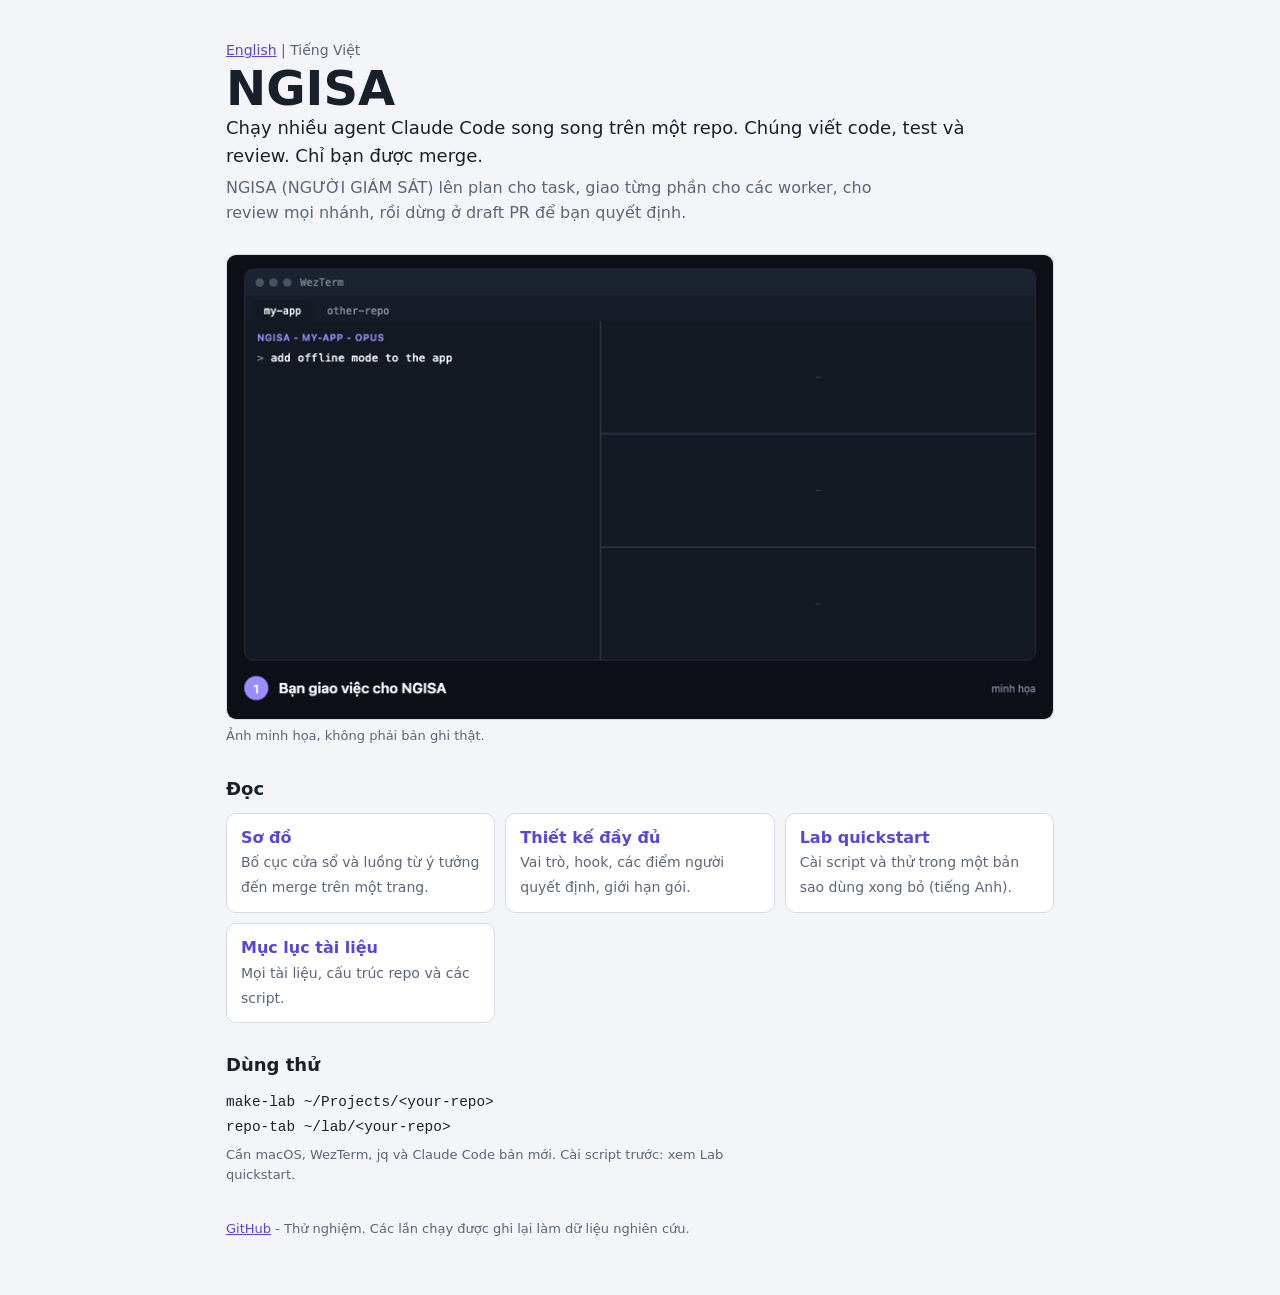
==== docs/index.vi.html @ 091ce6b5 "docs: add GitHub Pages index in English and Vietnamese The Pages root had no index.html and returned" ====
<!doctype html>
<html lang="vi">
<head>
<meta charset="utf-8">
<meta name="viewport" content="width=device-width,initial-scale=1">
<title>NGISA</title>
<meta name="description" content="Chạy nhiều agent Claude Code song song trên một repo. Chúng viết code, test và review. Chỉ bạn được merge.">
<style>
:root{--bg:#f3f5f8;--surface:#fff;--fg:#18202c;--muted:#5b6678;--line:#d5dbe5;--gate:#5b45d6}
@media (prefers-color-scheme:dark){:root{--bg:#10141b;--surface:#19202b;--fg:#e6ebf2;--muted:#9aa5b6;--line:#2a3140;--gate:#9d8cff}}
*{box-sizing:border-box}
body{margin:0;background:var(--bg);color:var(--fg);font:16px/1.55 -apple-system,BlinkMacSystemFont,"Segoe UI",system-ui,sans-serif}
main{max-width:860px;margin:0 auto;padding:40px 16px 56px;display:flex;flex-direction:column;gap:28px}
h1{margin:0;font-size:clamp(32px,6vw,48px);line-height:1.1}
h2{margin:0 0 10px;font-size:18px}
p{margin:0;max-width:65ch}
.lang{font-size:14px;color:var(--muted)}
a{color:var(--gate)}
.lead{font-size:18px}
.sub{color:var(--muted);margin-top:6px}
img{width:100%;height:auto;border:1px solid var(--line);border-radius:10px;display:block}
.note{font-size:13px;color:var(--muted);margin-top:6px}
.cards{display:grid;grid-template-columns:repeat(auto-fit,minmax(250px,1fr));gap:10px}
.cards a{display:block;background:var(--surface);border:1px solid var(--line);border-radius:10px;padding:12px 14px;text-decoration:none;color:var(--fg)}
.cards b{display:block;color:var(--gate)}
.cards span{font-size:14px;color:var(--muted)}
code{font:.9em Menlo,ui-monospace,monospace}
</style>
</head>
<body>
<main>
<header>
<div class="lang"><a href="index.html">English</a> | Tiếng Việt</div>
<h1>NGISA</h1>
<p class="lead">Chạy nhiều agent Claude Code song song trên một repo. Chúng viết code, test và review. Chỉ bạn được merge.</p>
<p class="sub">NGISA (NGƯỜI GIÁM SÁT) lên plan cho task, giao từng phần cho các worker, cho review mọi nhánh, rồi dừng ở draft PR để bạn quyết định.</p>
</header>
<section>
<img src="assets/ngisa-demo.vi.gif" alt="NGISA lên plan, hai worker làm trong worktree riêng, reviewer duyệt, bạn merge">
<p class="note">Ảnh minh họa, không phải bản ghi thật.</p>
</section>
<section>
<h2>Đọc</h2>
<div class="cards">
<a href="diagrams/ngisa-and-agent-wall.vi.html"><b>Sơ đồ</b><span>Bố cục cửa sổ và luồng từ ý tưởng đến merge trên một trang.</span></a>
<a href="https://github.com/Khoa2001/ngisa/blob/main/docs/orchestration/one-terminal-orchestrator.vi.md"><b>Thiết kế đầy đủ</b><span>Vai trò, hook, các điểm người quyết định, giới hạn gói.</span></a>
<a href="https://github.com/Khoa2001/ngisa/blob/main/docs/orchestration/lab-quickstart.md"><b>Lab quickstart</b><span>Cài script và thử trong một bản sao dùng xong bỏ (tiếng Anh).</span></a>
<a href="https://github.com/Khoa2001/ngisa/blob/main/docs/README.md"><b>Mục lục tài liệu</b><span>Mọi tài liệu, cấu trúc repo và các script.</span></a>
</div>
</section>
<section>
<h2>Dùng thử</h2>
<p><code>make-lab ~/Projects/&lt;your-repo&gt;</code><br><code>repo-tab ~/lab/&lt;your-repo&gt;</code></p>
<p class="note">Cần macOS, WezTerm, jq và Claude Code bản mới. Cài script trước: xem Lab quickstart.</p>
</section>
<p class="note"><a href="https://github.com/Khoa2001/ngisa">GitHub</a> - Thử nghiệm. Các lần chạy được ghi lại làm dữ liệu nghiên cứu.</p>
</main>
</body>
</html>
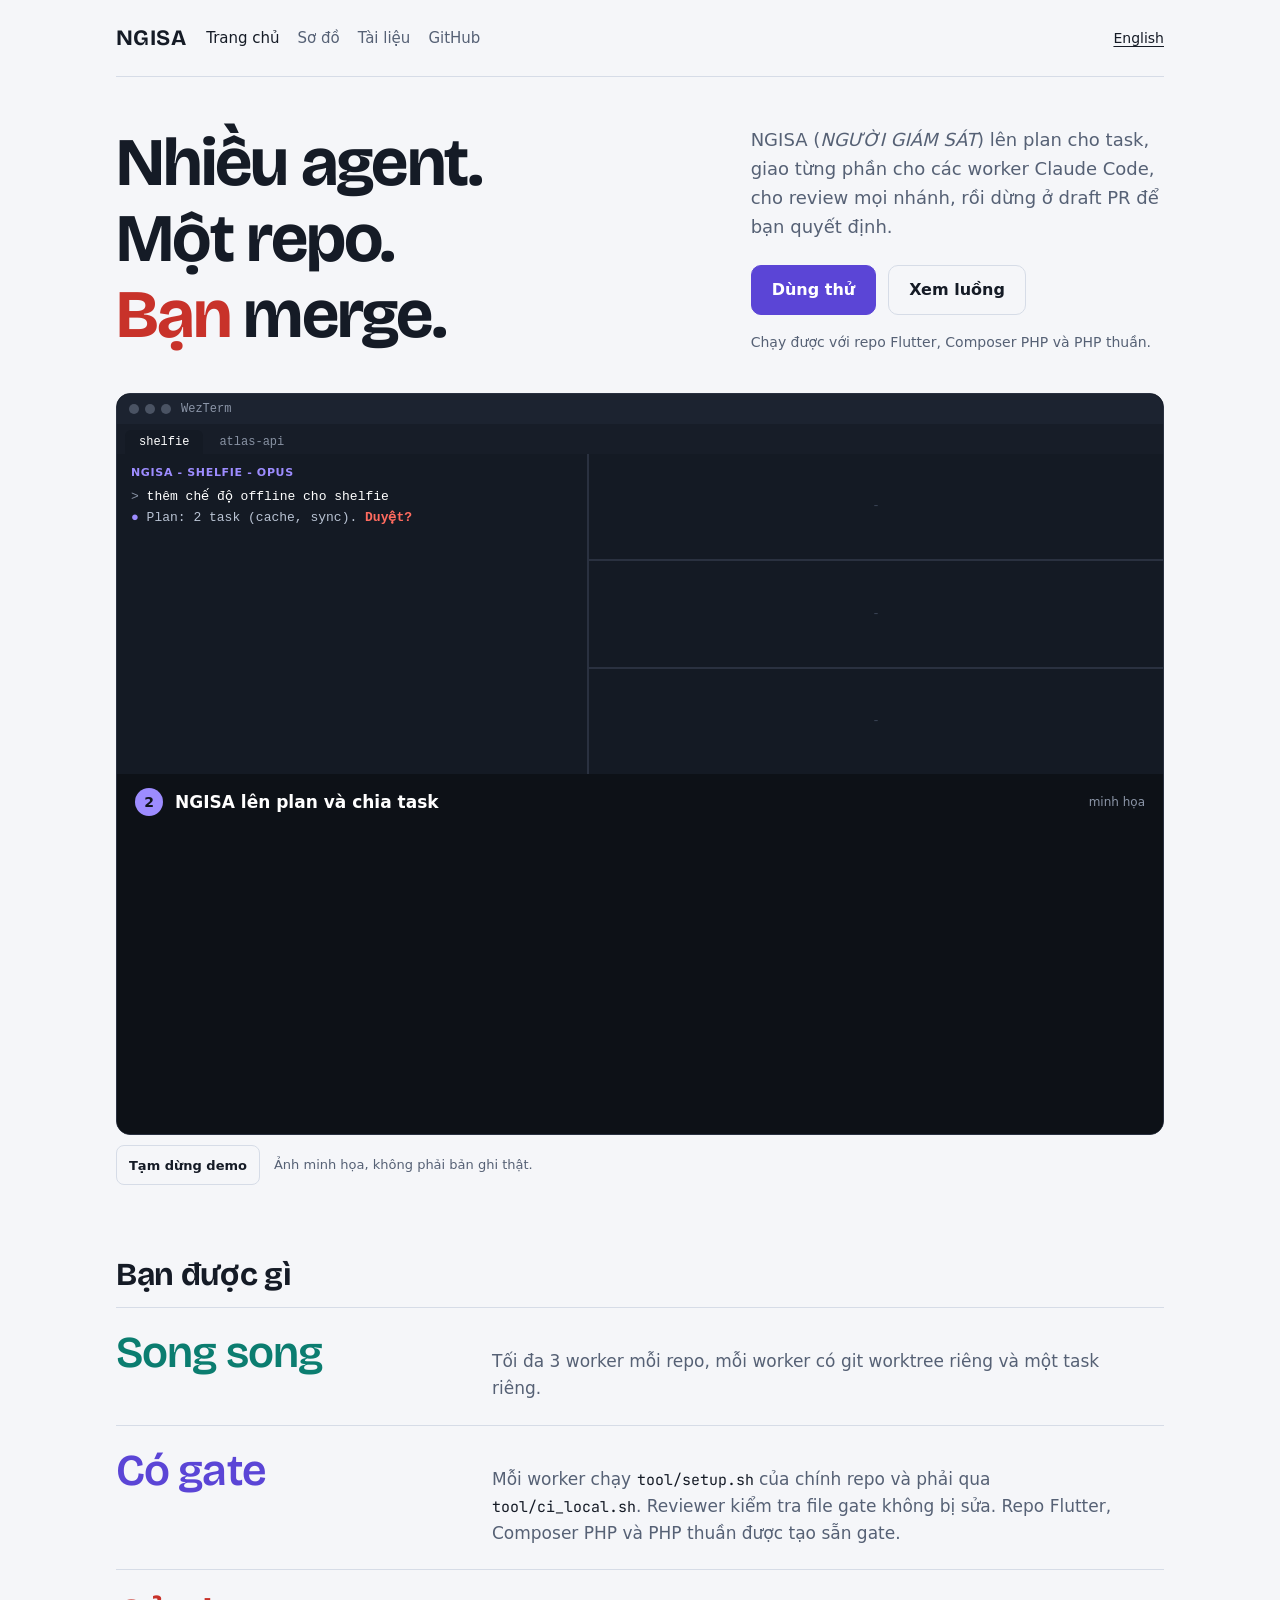
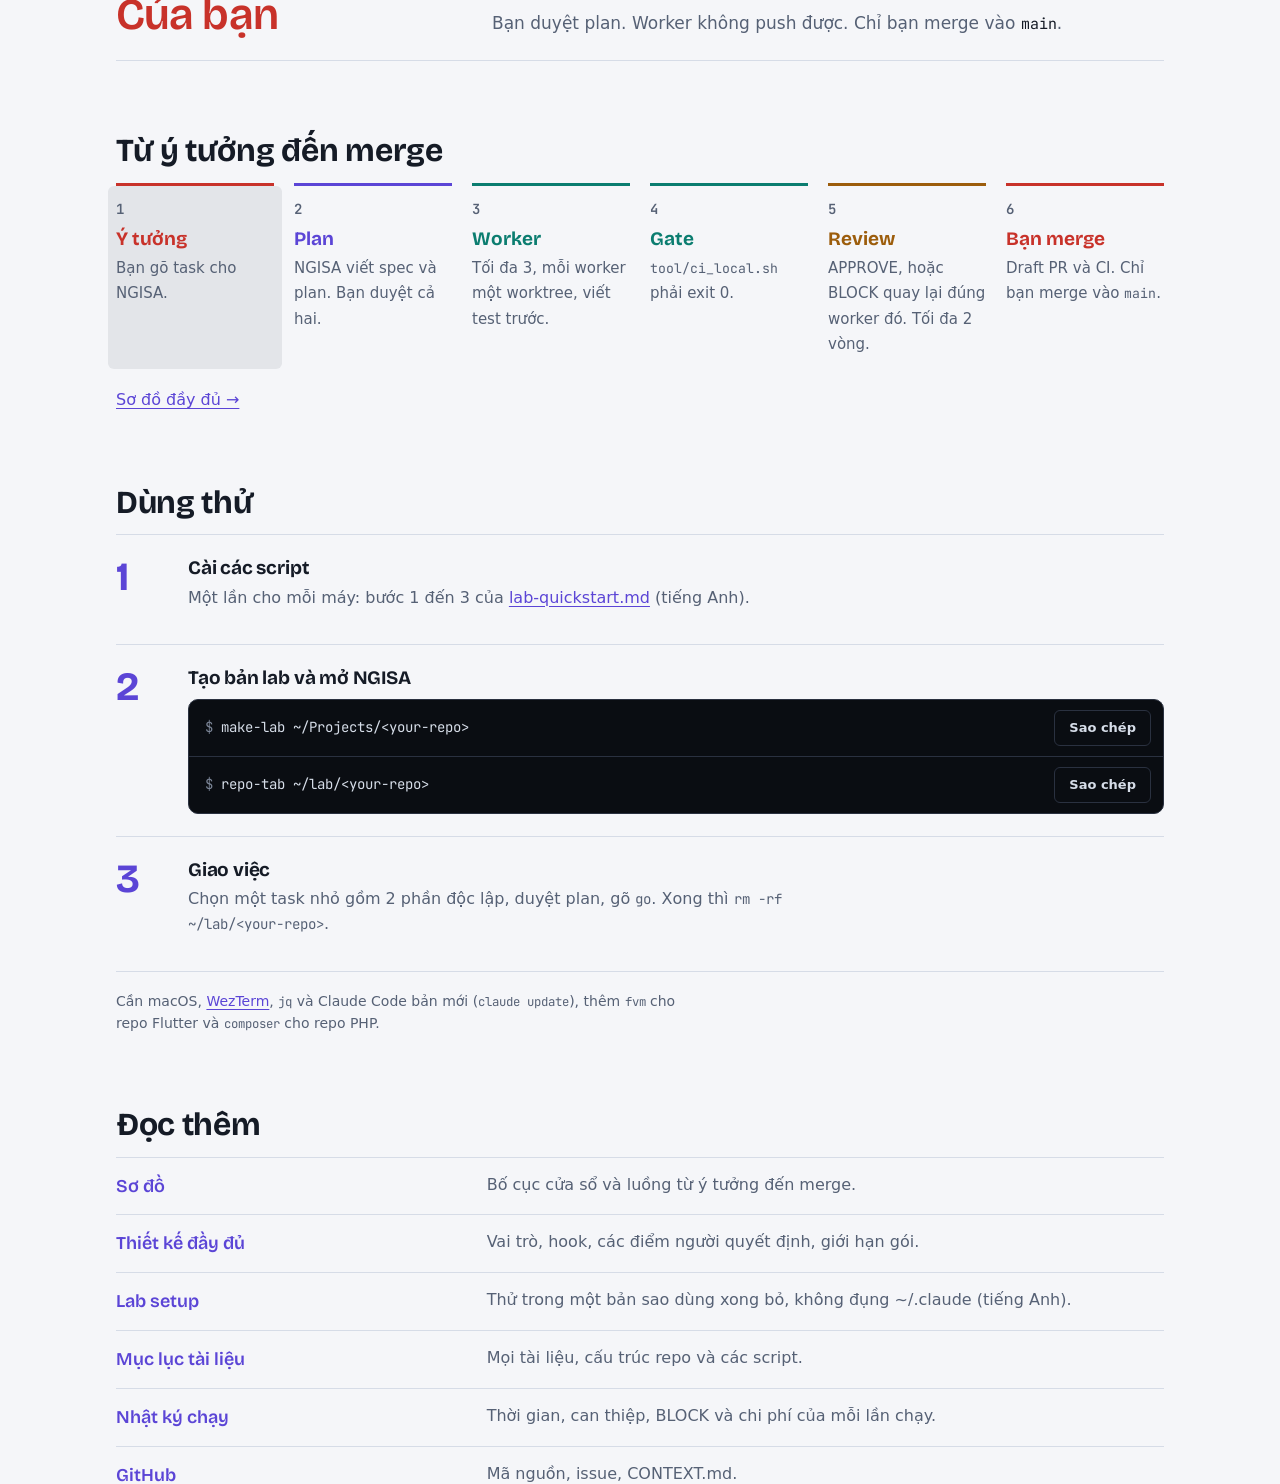
==== commit 97007d7e: "feat(docs): redesign Pages index and diagram pages Product-landing index with a live demo, ruled lis" ====
--- a/docs/index.vi.html
+++ b/docs/index.vi.html
@@ -3,57 +3,144 @@
 <head>
 <meta charset="utf-8">
 <meta name="viewport" content="width=device-width,initial-scale=1">
-<title>NGISA</title>
+<title>NGISA - nhiều agent Claude Code song song</title>
 <meta name="description" content="Chạy nhiều agent Claude Code song song trên một repo. Chúng viết code, test và review. Chỉ bạn được merge.">
+<link rel="preconnect" href="https://fonts.googleapis.com"><link rel="preconnect" href="https://fonts.gstatic.com" crossorigin><link rel="stylesheet" href="https://fonts.googleapis.com/css2?family=Bricolage+Grotesque:opsz,wght@12..96,600;12..96,700&family=JetBrains+Mono:wght@400;600&display=swap">
+<link rel="canonical" href="https://khoa2001.github.io/ngisa/index.vi.html"><link rel="alternate" hreflang="en" href="https://khoa2001.github.io/ngisa/index.html"><link rel="alternate" hreflang="vi" href="https://khoa2001.github.io/ngisa/index.vi.html"><link rel="alternate" hreflang="x-default" href="https://khoa2001.github.io/ngisa/index.html">
+<link rel="stylesheet" href="assets/site.css">
+<noscript><style>.demo iframe,#demo-toggle{display:none}</style></noscript>
 <style>
-:root{--bg:#f3f5f8;--surface:#fff;--fg:#18202c;--muted:#5b6678;--line:#d5dbe5;--gate:#5b45d6}
-@media (prefers-color-scheme:dark){:root{--bg:#10141b;--surface:#19202b;--fg:#e6ebf2;--muted:#9aa5b6;--line:#2a3140;--gate:#9d8cff}}
-*{box-sizing:border-box}
-body{margin:0;background:var(--bg);color:var(--fg);font:16px/1.55 -apple-system,BlinkMacSystemFont,"Segoe UI",system-ui,sans-serif}
-main{max-width:860px;margin:0 auto;padding:40px 16px 56px;display:flex;flex-direction:column;gap:28px}
-h1{margin:0;font-size:clamp(32px,6vw,48px);line-height:1.1}
-h2{margin:0 0 10px;font-size:18px}
-p{margin:0;max-width:65ch}
-.lang{font-size:14px;color:var(--muted)}
-a{color:var(--gate)}
-.lead{font-size:18px}
-.sub{color:var(--muted);margin-top:6px}
-img{width:100%;height:auto;border:1px solid var(--line);border-radius:10px;display:block}
-.note{font-size:13px;color:var(--muted);margin-top:6px}
-.cards{display:grid;grid-template-columns:repeat(auto-fit,minmax(250px,1fr));gap:10px}
-.cards a{display:block;background:var(--surface);border:1px solid var(--line);border-radius:10px;padding:12px 14px;text-decoration:none;color:var(--fg)}
-.cards b{display:block;color:var(--gate)}
-.cards span{font-size:14px;color:var(--muted)}
-code{font:.9em Menlo,ui-monospace,monospace}
+.hero{display:grid;gap:40px}
+.hero-text{display:grid;gap:20px 56px;align-items:end}
+@media (min-width:960px){.hero-text{grid-template-columns:minmax(0,7fr) minmax(0,5fr)}}
+.hero h1{font-size:clamp(40px,5.4vw,68px);letter-spacing:-.025em}
+.hero h1 span{display:inline-block}
+.hero h1 .hy{color:var(--human)}
+.hero .sub{font-size:18px;color:var(--muted);max-width:46ch}
+.cta{display:flex;gap:12px;flex-wrap:wrap;margin-top:24px}
+.hero .stacks{margin-top:16px;font-size:14px;color:var(--muted)}
+.demo-wrap{min-width:0}
+.demo{border-radius:14px;overflow:hidden;border:1px solid var(--termline);background:#0d1117;color:#d6dde8}
+.demo iframe{display:block;width:100%;height:440px;border:0}
+@media (max-width:640px){.demo iframe{height:680px}}
+.demo img{display:block;width:100%;height:auto}
+.demo-ctl{display:flex;flex-wrap:wrap;align-items:center;gap:8px 14px;margin-top:10px;font-size:13px;color:var(--muted)}
+.demo-ctl button{min-height:40px;white-space:nowrap;font:600 13px var(--body);color:var(--fg);background:transparent;border:1px solid var(--line);border-radius:8px;padding:5px 12px;cursor:pointer}
+.demo-ctl button:hover{border-color:var(--muted)}
+.promises{list-style:none;margin:0;padding:0}
+.promises li{display:grid;grid-template-columns:minmax(0,1fr) minmax(0,2fr);gap:8px 40px;align-items:baseline;padding:22px 0;border-top:1px solid var(--line)}
+.promises li:last-child{border-bottom:1px solid var(--line)}
+.promises b{font:600 clamp(28px,4vw,44px)/1.05 var(--display);letter-spacing:-.02em}
+.promises .w1{color:var(--agent)}.promises .w2{color:var(--gate)}.promises .w3{color:var(--human)}
+.promises span{color:var(--muted);font-size:17px;max-width:58ch}
+.promises code{color:var(--fg)}
+@media (max-width:640px){.promises li{grid-template-columns:minmax(0,1fr)}}
+.flow{list-style:none;margin:0 0 18px;padding:0;display:grid;gap:0;counter-reset:f}
+.flow li{counter-increment:f;display:grid;grid-template-columns:34px 1fr;gap:0 10px;padding:12px 0;position:relative;isolation:isolate;border-top:1px solid var(--line)}
+.flow li::before{content:counter(f);font:600 14px var(--mono);color:var(--muted);padding-top:2px}
+.flow div{min-width:0}
+.flow li::after{content:"";position:absolute;inset:0 -8px;z-index:-1;border-radius:6px;background:color-mix(in srgb,var(--fg) 8%,transparent);opacity:0;transition:opacity .3s}
+.flow li.on::after{opacity:1}
+.flow b{display:block;font-family:var(--display);font-size:19px}
+.flow span{color:var(--muted);font-size:15px}
+.flow li[data-o=gate] b{color:var(--gate)}.flow li[data-o=agent] b{color:var(--agent)}
+.flow li[data-o=review] b{color:var(--review)}.flow li[data-o=human] b{color:var(--human)}
+@media (min-width:900px){
+ .flow{grid-template-columns:repeat(6,minmax(0,1fr));gap:0 20px;border-top:0}
+ .flow li{display:block;border-top:3px solid var(--line);padding-top:14px;position:relative}
+ .flow li[data-o=gate]{border-top-color:var(--gate)}.flow li[data-o=agent]{border-top-color:var(--agent)}
+ .flow li[data-o=review]{border-top-color:var(--review)}.flow li[data-o=human]{border-top-color:var(--human)}
+ .flow li::before{display:block;margin-bottom:6px;padding:0}
+}
+.steps{list-style:none;margin:0;padding:0;counter-reset:s}
+.steps>li{counter-increment:s;display:grid;grid-template-columns:minmax(40px,64px) minmax(0,1fr);gap:0 8px;padding:22px 0;border-top:1px solid var(--line)}
+.steps>li:last-child{border-bottom:1px solid var(--line)}
+.steps>li::before{content:counter(s);font:700 40px/1 var(--display);color:var(--gate)}
+.steps h3{margin-bottom:6px}
+.steps p{color:var(--muted);margin-bottom:12px}.steps .term{margin-top:10px}
+.prereq{margin-top:18px;font-size:14px;color:var(--muted)}
+.more{list-style:none;margin:0;padding:0}
+.more li{display:grid;grid-template-columns:minmax(0,1fr) minmax(0,2fr);gap:4px 32px;padding:14px 0;border-top:1px solid var(--line)}
+.more li:last-child{border-bottom:1px solid var(--line)}
+.more a{font-size:18px;text-decoration:none}.more a:hover b{text-decoration:underline}
+.more b{font-family:var(--display);font-weight:600}
+.more span{color:var(--muted)}
+@media (max-width:640px){.more li{grid-template-columns:minmax(0,1fr)}}
+details{border-top:1px solid var(--line);border-bottom:1px solid var(--line);padding:14px 0}
+summary{cursor:pointer;font:600 18px var(--display)}
+details ul{margin:12px 0 0;padding-left:20px;color:var(--muted);max-width:70ch}details li{margin-bottom:8px}
 </style>
 </head>
 <body>
-<main>
-<header>
-<div class="lang"><a href="index.html">English</a> | Tiếng Việt</div>
-<h1>NGISA</h1>
-<p class="lead">Chạy nhiều agent Claude Code song song trên một repo. Chúng viết code, test và review. Chỉ bạn được merge.</p>
-<p class="sub">NGISA (NGƯỜI GIÁM SÁT) lên plan cho task, giao từng phần cho các worker, cho review mọi nhánh, rồi dừng ở draft PR để bạn quyết định.</p>
-</header>
-<section>
-<img src="assets/ngisa-demo.vi.gif" alt="NGISA lên plan, hai worker làm trong worktree riêng, reviewer duyệt, bạn merge">
-<p class="note">Ảnh minh họa, không phải bản ghi thật.</p>
-</section>
-<section>
-<h2>Đọc</h2>
-<div class="cards">
-<a href="diagrams/ngisa-and-agent-wall.vi.html"><b>Sơ đồ</b><span>Bố cục cửa sổ và luồng từ ý tưởng đến merge trên một trang.</span></a>
-<a href="https://github.com/Khoa2001/ngisa/blob/main/docs/orchestration/one-terminal-orchestrator.vi.md"><b>Thiết kế đầy đủ</b><span>Vai trò, hook, các điểm người quyết định, giới hạn gói.</span></a>
-<a href="https://github.com/Khoa2001/ngisa/blob/main/docs/orchestration/lab-quickstart.md"><b>Lab quickstart</b><span>Cài script và thử trong một bản sao dùng xong bỏ (tiếng Anh).</span></a>
-<a href="https://github.com/Khoa2001/ngisa/blob/main/docs/README.md"><b>Mục lục tài liệu</b><span>Mọi tài liệu, cấu trúc repo và các script.</span></a>
+<a class="skip" href="#main">Bỏ qua tới nội dung</a>
+<div class="wrap"><header class="top">
+<a class="brand" href="index.vi.html">NGISA</a>
+<nav aria-label="Main"><a href="index.vi.html" aria-current="page">Trang chủ</a><a href="diagrams/ngisa-and-agent-wall.vi.html">Sơ đồ</a><a href="https://github.com/Khoa2001/ngisa/blob/main/docs/README.md">Tài liệu</a><a href="https://github.com/Khoa2001/ngisa">GitHub</a></nav>
+<div class="lang"><a href="index.html" hreflang="en">English</a></div>
+</header></div>
+<div class="wrap"><main id="main">
+
+<section class="hero" aria-labelledby="h1">
+<div class="hero-text">
+<h1 id="h1"><span>Nhiều agent.</span> <span>Một repo.</span> <span><b class="hy">Bạn</b> merge.</span></h1>
+<div>
+<p class="sub">NGISA (<i>NGƯỜI GIÁM SÁT</i>) lên plan cho task, giao từng phần cho các worker Claude Code, cho review mọi nhánh, rồi dừng ở draft PR để bạn quyết định.</p>
+<div class="cta"><a class="btn primary" href="#try">Dùng thử</a><a class="btn" href="diagrams/ngisa-and-agent-wall.vi.html">Xem luồng</a></div>
+<p class="stacks">Chạy được với repo Flutter, Composer PHP và PHP thuần.</p>
+</div>
+</div>
+<div class="demo-wrap">
+<div class="demo" id="demo"><iframe id="demo-frame" src="diagrams/ngisa-demo.html?embed=1&amp;lang=vi" title="Demo NGISA: một task được lên plan, hai worker làm, reviewer duyệt, rồi chờ bạn merge" loading="eager" tabindex="-1"></iframe><noscript><img src="assets/ngisa-demo.vi.gif" alt="Demo NGISA: một task được lên plan, hai worker làm, reviewer duyệt, rồi chờ bạn merge"></noscript></div>
+<div class="demo-ctl"><button type="button" id="demo-toggle" data-pause="Tạm dừng demo" data-play="Chạy demo">Tạm dừng demo</button><span>Ảnh minh họa, không phải bản ghi thật.</span></div>
 </div>
 </section>
-<section>
-<h2>Dùng thử</h2>
-<p><code>make-lab ~/Projects/&lt;your-repo&gt;</code><br><code>repo-tab ~/lab/&lt;your-repo&gt;</code></p>
-<p class="note">Cần macOS, WezTerm, jq và Claude Code bản mới. Cài script trước: xem Lab quickstart.</p>
-</section>
-<p class="note"><a href="https://github.com/Khoa2001/ngisa">GitHub</a> - Thử nghiệm. Các lần chạy được ghi lại làm dữ liệu nghiên cứu.</p>
-</main>
+
+<section aria-labelledby="get"><h2 id="get">Bạn được gì</h2>
+<ul class="promises"><li><b class="w1">Song song</b><span>Tối đa 3 worker mỗi repo, mỗi worker có git worktree riêng và một task riêng.</span></li><li><b class="w2">Có gate</b><span>Mỗi worker chạy <code>tool/setup.sh</code> của chính repo và phải qua <code>tool/ci_local.sh</code>. Reviewer kiểm tra file gate không bị sửa. Repo Flutter, Composer PHP và PHP thuần được tạo sẵn gate.</span></li><li><b class="w3">Của bạn</b><span>Bạn duyệt plan. Worker không push được. Chỉ bạn merge vào <code>main</code>.</span></li></ul></section>
+
+<section aria-labelledby="flow"><h2 id="flow">Từ ý tưởng đến merge</h2>
+<ol class="flow"><li data-o="human"><div><b>Ý tưởng</b><span>Bạn gõ task cho NGISA.</span></div></li><li data-o="gate"><div><b>Plan</b><span>NGISA viết spec và plan. Bạn duyệt cả hai.</span></div></li><li data-o="agent"><div><b>Worker</b><span>Tối đa 3, mỗi worker một worktree, viết test trước.</span></div></li><li data-o="agent"><div><b>Gate</b><span><code>tool/ci_local.sh</code> phải exit 0.</span></div></li><li data-o="review"><div><b>Review</b><span>APPROVE, hoặc BLOCK quay lại đúng worker đó. Tối đa 2 vòng.</span></div></li><li data-o="human"><div><b>Bạn merge</b><span>Draft PR và CI. Chỉ bạn merge vào <code>main</code>.</span></div></li></ol>
+<a href="diagrams/ngisa-and-agent-wall.vi.html">Sơ đồ đầy đủ &rarr;</a></section>
+
+<section id="try" aria-labelledby="tryh"><h2 id="tryh">Dùng thử</h2>
+<span class="sr" id="copy-status" role="status" aria-live="polite"></span>
+<ol class="steps">
+<li><div><h3>Cài các script</h3><p>Một lần cho mỗi máy: bước 1 đến 3 của <a href="https://github.com/Khoa2001/ngisa/blob/main/docs/orchestration/lab-quickstart.md">lab-quickstart.md</a> (tiếng Anh).</p></div></li>
+<li><div><h3>Tạo bản lab và mở NGISA</h3><div class="term"><div class="row"><code>make-lab ~/Projects/&lt;your-repo&gt;</code><button class="copy" type="button" data-copy="make-lab ~/Projects/&lt;your-repo&gt;" data-done="Đã chép" data-manual="Không chép được. Lệnh đã được chọn: nhấn Ctrl+C." aria-label="Sao chép: make-lab">Sao chép</button></div><div class="row"><code>repo-tab ~/lab/&lt;your-repo&gt;</code><button class="copy" type="button" data-copy="repo-tab ~/lab/&lt;your-repo&gt;" data-done="Đã chép" data-manual="Không chép được. Lệnh đã được chọn: nhấn Ctrl+C." aria-label="Sao chép: repo-tab">Sao chép</button></div></div></div></li>
+<li><div><h3>Giao việc</h3><p>Chọn một task nhỏ gồm 2 phần độc lập, duyệt plan, gõ <code>go</code>. Xong thì <code>rm -rf ~/lab/&lt;your-repo&gt;</code>.</p></div></li>
+</ol>
+<p class="prereq">Cần macOS, <a href="https://wezterm.org">WezTerm</a>, <code>jq</code> và Claude Code bản mới (<code>claude update</code>), thêm <code>fvm</code> cho repo Flutter và <code>composer</code> cho repo PHP.</p></section>
+
+<section aria-labelledby="more"><h2 id="more">Đọc thêm</h2>
+<ul class="more"><li><a href="diagrams/ngisa-and-agent-wall.vi.html"><b>Sơ đồ</b></a><span>Bố cục cửa sổ và luồng từ ý tưởng đến merge.</span></li><li><a href="https://github.com/Khoa2001/ngisa/blob/main/docs/orchestration/one-terminal-orchestrator.vi.md"><b>Thiết kế đầy đủ</b></a><span>Vai trò, hook, các điểm người quyết định, giới hạn gói.</span></li><li><a href="https://github.com/Khoa2001/ngisa/blob/main/docs/orchestration/lab-setup.md"><b>Lab setup</b></a><span>Thử trong một bản sao dùng xong bỏ, không đụng ~/.claude (tiếng Anh).</span></li><li><a href="https://github.com/Khoa2001/ngisa/blob/main/docs/README.md"><b>Mục lục tài liệu</b></a><span>Mọi tài liệu, cấu trúc repo và các script.</span></li><li><a href="https://github.com/Khoa2001/ngisa/blob/main/docs/runs/"><b>Nhật ký chạy</b></a><span>Thời gian, can thiệp, BLOCK và chi phí của mỗi lần chạy.</span></li><li><a href="https://github.com/Khoa2001/ngisa"><b>GitHub</b></a><span>Mã nguồn, issue, CONTEXT.md.</span></li></ul></section>
+
+<details><summary>An toàn</summary><ul><li>Push URL của bản lab là <code>DISABLED</code>, và <code>git push</code>, <code>pub publish</code>, <code>fastlane</code>, <code>firebase deploy</code> đều bị chặn. Đường ra duy nhất là <code>agent-pr</code>: nó từ chối <code>main</code>, <code>master</code>, nhánh gốc, tên <code>worktree-*</code> và cây làm việc chưa sạch, và Claude hỏi bạn duyệt ở mỗi lần gọi.</li><li>Không có gì ở đây đụng đến <code>~/.claude</code> hay repo thật của bạn.</li><li>Đừng chạy NGISA hay worker ở chế độ bypass-permissions: báo cáo của agent gửi về NGISA sẽ bị giữ chờ duyệt. Dùng auto mode.</li><li>Tối đa 3 agent mỗi tab. Mọi agent dùng chung một hạn mức.</li></ul></details>
+
+</main></div>
+<div class="wrap"><footer class="foot"><p>Thử nghiệm. Mỗi lần chạy được ghi trong <code>docs/runs/</code> làm dữ liệu nghiên cứu.</p><p><a href="https://github.com/Khoa2001/ngisa">GitHub</a></p></footer></div>
+<script>
+document.querySelectorAll("[data-copy]").forEach(function(b){
+  var label=b.textContent;
+  b.addEventListener("click",function(){
+    var t=b.getAttribute("data-copy");
+    var st=document.getElementById("copy-status");
+    function done(){b.textContent=b.getAttribute("data-done");if(st)st.textContent=b.getAttribute("data-done");setTimeout(function(){b.textContent=label;if(st)st.textContent=""},1600)}
+    function fallback(){var a=document.createElement("textarea");a.value=t;a.setAttribute("readonly","");a.style.position="fixed";a.style.opacity="0";document.body.appendChild(a);a.select();var ok=false;try{ok=document.execCommand("copy")}catch(e){}a.remove();if(ok){done()}else{var c=b.parentNode.querySelector("code"),r=document.createRange();r.selectNodeContents(c);var g=window.getSelection();g.removeAllRanges();g.addRange(r);b.textContent="Ctrl+C";if(st)st.textContent=b.getAttribute("data-manual");setTimeout(function(){b.textContent=label;if(st)st.textContent=""},4000)}}
+    if(navigator.clipboard&&navigator.clipboard.writeText){navigator.clipboard.writeText(t).then(done,fallback)}else{fallback()}
+  });
+});
+var f=document.getElementById("demo-frame"),box=document.getElementById("demo"),btn=document.getElementById("demo-toggle");
+if(f&&box){
+  var flow=document.querySelectorAll(".flow li"),MAP=[0,1,1,2,3,4,4,4,5];
+  function mark(step){flow.forEach(function(li,i){li.classList.toggle("on",playing&&MAP[step]===i)})}
+  addEventListener("message",function(e){var m=e.data;if(!m||e.source!==f.contentWindow)return;
+    if(m.type==="ngisa-demo-size"){f.style.height=Math.ceil(m.h)+"px"}
+    else if(m.type==="ngisa-demo-step"){mark(m.step)}});
+  var playing=!matchMedia("(prefers-reduced-motion: reduce)").matches;
+  function label(){btn.textContent=playing?btn.getAttribute("data-pause"):btn.getAttribute("data-play");}
+  label();
+  btn.addEventListener("click",function(){playing=!playing;if(!playing){mark(-1)};f.contentWindow.postMessage({type:"ngisa-demo",action:playing?"play":"pause"},"*");label()});
+}
+</script>
 </body>
 </html>
--- a/docs/assets/site.css
+++ b/docs/assets/site.css
@@ -0,0 +1,126 @@
+/* Shared look for the NGISA pages on GitHub Pages: index and the diagram pages.
+   Dark is the base (it comes from the terminal the product lives in); light follows the system. */
+:root{
+  color-scheme:dark;
+  --bg:#0b0f16; --surface:#121926; --lane:#0f1520; --line:#243044; --fg:#e8edf5; --muted:#98a4b8;
+  --gate:#a595ff; --agent:#3cc4b2; --review:#e7a447; --human:#ff6b5f; --ok:#4cc68a; --warn:#e7b93e;
+  --on-gate:#0b0f16; --term:#0a0d12; --termfg:#d6dde8; --termline:#2a3140;
+  --display:"Bricolage Grotesque","Segoe UI",system-ui,sans-serif;
+  --body:-apple-system,BlinkMacSystemFont,"Segoe UI",Roboto,system-ui,sans-serif;
+  --mono:"JetBrains Mono",ui-monospace,Menlo,Consolas,monospace;
+}
+@media (prefers-color-scheme:light){:root{
+  color-scheme:light;
+  --bg:#f5f6f9; --surface:#ffffff; --lane:#eceff5; --line:#d6dce7; --fg:#151b26; --muted:#566175;
+  --gate:#5b45d6; --agent:#0b7d70; --review:#9c5d0c; --human:#c8322a; --ok:#1f7f50; --warn:#8a6508;
+  --on-gate:#ffffff;
+}}
+*{box-sizing:border-box}
+html{scrollbar-color:var(--line) var(--bg);scroll-behavior:smooth}
+@media (prefers-reduced-motion:reduce){html{scroll-behavior:auto}}
+::-webkit-scrollbar{width:12px;height:12px}
+::-webkit-scrollbar-track{background:var(--bg)}
+::-webkit-scrollbar-thumb{background:var(--line);border-radius:8px;border:3px solid var(--bg)}
+::selection{background:color-mix(in srgb,var(--gate) 45%,transparent);color:var(--fg)}
+body{margin:0;background:var(--bg);color:var(--fg);font:16px/1.6 var(--body);-webkit-font-smoothing:antialiased;font-variant-numeric:tabular-nums}
+a{color:var(--gate);text-underline-offset:.2em;text-decoration-thickness:1px}
+a:hover{text-decoration-thickness:2px}
+:focus-visible{outline:2px solid var(--gate);outline-offset:3px;border-radius:4px}
+code,.mono{font-family:var(--mono);font-size:.88em}
+h1,h2,h3{font-family:var(--display);margin:0;line-height:1.12;text-wrap:balance;letter-spacing:-.01em}
+h2{font-size:clamp(24px,3.4vw,32px);margin-bottom:14px}
+h3{font-size:19px}
+p{margin:0;max-width:65ch}
+.skip{position:absolute;left:-999px;top:8px;background:var(--gate);color:var(--on-gate);padding:8px 14px;border-radius:8px;z-index:10}
+.skip:focus{left:16px}
+
+/* Header and footer */
+.wrap{max-width:1080px;margin:0 auto;padding:0 max(16px,env(safe-area-inset-left)) 0 max(16px,env(safe-area-inset-left))}
+.narrow{max-width:900px}
+.top{display:flex;align-items:center;gap:20px;flex-wrap:wrap;padding-block:18px;border-bottom:1px solid var(--line)}
+.brand{font:700 22px/1 var(--display);color:var(--fg);text-decoration:none;letter-spacing:.02em}
+.top nav{display:flex;gap:18px;flex-wrap:wrap;font-size:15px}
+.top nav a{color:var(--muted);text-decoration:none;display:inline-flex;align-items:center;min-height:40px}
+.top nav a:hover,.top nav a[aria-current]{color:var(--fg)}
+.lang{margin-left:auto;font-size:14px;color:var(--muted)}
+.lang a{display:inline-flex;align-items:center;min-height:40px}
+@media (max-width:640px){.top{gap:0 16px}.brand{order:1}.lang{order:2}.top nav{order:3;width:100%;gap:4px 18px}}
+.sr{position:absolute;width:1px;height:1px;overflow:hidden;clip:rect(0 0 0 0);white-space:nowrap}
+.lang a{color:var(--fg)}
+main{display:flex;flex-direction:column;gap:72px;padding-block:48px 72px}
+.foot{border-top:1px solid var(--line);padding-block:24px 40px;font-size:14px;color:var(--muted);display:flex;gap:8px 24px;flex-wrap:wrap}
+.foot p{max-width:none}
+
+/* Buttons and terminal */
+.btn{display:inline-flex;align-items:center;gap:8px;padding:11px 20px;border-radius:10px;font-weight:600;text-decoration:none;border:1px solid var(--line);color:var(--fg);transition:background .2s,border-color .2s}
+.btn:hover{border-color:var(--muted)}
+.btn.primary{background:var(--gate);border-color:var(--gate);color:var(--on-gate)}
+.btn.primary:hover{background:color-mix(in srgb,var(--gate) 88%,var(--fg))}
+.term{background:var(--term);color:var(--termfg);border:1px solid var(--termline);border-radius:10px;overflow:hidden}
+.term .row{display:flex;align-items:center;gap:12px;padding:10px 12px 10px 16px;font:14px/1.5 var(--mono);overflow-x:auto}
+.term .row+.row{border-top:1px solid var(--termline)}
+.term .row code{font-size:1em;white-space:pre-wrap;overflow-wrap:anywhere;min-width:0}
+.term .row code::before{content:"$ ";color:#7d8799;user-select:none}
+.copy{margin-left:auto;flex:none;font:600 13px var(--body);color:var(--termfg);background:transparent;border:1px solid var(--termline);border-radius:6px;padding:8px 14px;min-height:36px;cursor:pointer}
+@media (max-width:640px){.copy{min-height:40px}}
+.copy:hover{border-color:#7d8799}
+
+/* Window mock-up (diagram pages) */
+.win{background:var(--term);color:var(--termfg);border-radius:12px;overflow:hidden;border:1px solid var(--termline);display:flex;flex-direction:column;min-width:0}
+.bar{display:flex;align-items:center;gap:8px;padding:8px 12px;background:rgba(255,255,255,.06);font:12px var(--mono);color:#98a4b8}
+.dots{display:flex;gap:5px}.dots i{width:9px;height:9px;border-radius:50%;background:#4a5363;display:block}
+.tag{margin-left:auto;font:600 11px var(--body);letter-spacing:.06em;text-transform:uppercase;padding:2px 8px;border-radius:99px;background:#a595ff;color:#0b0f16}
+.tabs{display:flex;gap:2px;padding:6px 8px 0;background:rgba(255,255,255,.04);font:12px var(--mono);overflow-x:auto}
+.tabs span{padding:5px 12px;border-radius:6px 6px 0 0;color:#8892a3;white-space:nowrap}
+.tabs .on{background:var(--term);color:#fff}
+.repo{display:grid;grid-template-columns:minmax(0,45fr) minmax(0,55fr);gap:2px;background:var(--termline)}
+@media (max-width:640px){.repo{grid-template-columns:minmax(0,1fr)}}
+.chat{background:var(--term);padding:14px;font:12.5px/1.7 var(--mono);display:flex;flex-direction:column;gap:4px}
+.who{font:600 11px var(--body);letter-spacing:.06em;text-transform:uppercase;color:#a595ff;margin-bottom:4px}
+.you{color:#fff}.you::before{content:"> ";color:#7d8799}
+.cl{color:#b9c3d3}.cl::before{content:"\25CF  ";color:#a595ff}
+.hl{color:#ff6b5f;font-weight:700}
+.stack{display:grid;grid-template-rows:repeat(3,1fr);gap:2px}
+.pane{background:var(--term);padding:10px 12px;font:12px var(--mono);display:flex;flex-direction:column;gap:6px;min-width:0}
+.pane b{color:#fff;font-weight:600;overflow-wrap:anywhere}
+.pane small{color:#7d8799;overflow-wrap:anywhere}
+.st{align-self:flex-start;font:600 11px var(--body);padding:1px 8px;border-radius:99px;color:#10141b}
+.st.w{background:#3cc4b2}.st.n{background:#e7b93e}.st.d{background:#4cc68a}
+
+/* Ruled lists instead of card grids */
+.rules{list-style:none;margin:0;padding:0}
+.rules>li{display:grid;grid-template-columns:minmax(0,1fr) minmax(0,2fr);gap:8px 32px;padding:16px 0;border-top:1px solid var(--line)}
+.rules>li:last-child{border-bottom:1px solid var(--line)}
+.rules b{font-family:var(--display);font-weight:600;font-size:18px}
+.rules span{color:var(--muted);max-width:60ch}
+@media (max-width:640px){.rules>li{grid-template-columns:minmax(0,1fr)}}
+.rules.human b::before{content:"";display:inline-block;width:9px;height:9px;border-radius:50%;background:var(--human);margin-right:10px;vertical-align:1px}
+
+/* Flow (diagram pages) */
+.key{display:flex;flex-wrap:wrap;gap:8px 20px;font-size:14px;color:var(--muted);margin-bottom:14px}
+.key span{display:inline-flex;align-items:center;gap:8px}
+.sw{width:12px;height:12px;border-radius:3px;border:2px solid currentColor}
+.fig{background:var(--surface);border:1px solid var(--line);border-radius:14px;padding:14px}
+.fig svg{display:block;width:100%;height:auto}
+.fig-steps{display:none}
+@media (max-width:760px){.fig{padding:0;border:0;background:none}.fig svg{display:none}.fig-steps{display:block}}
+.fig-steps{list-style:none;margin:0;padding:0;counter-reset:s}
+.fig-steps li{counter-increment:s;display:grid;grid-template-columns:34px 1fr;gap:0 10px;padding:12px 0;border-top:1px solid var(--line)}
+.fig-steps li::before{content:counter(s);font:600 14px var(--mono);color:var(--muted);padding-top:2px}
+.fig-steps b{display:block}
+.fig-steps span{color:var(--muted);font-size:15px}
+.fig-steps li[data-o=gate] b{color:var(--gate)}.fig-steps li[data-o=agent] b{color:var(--agent)}
+.fig-steps li[data-o=review] b{color:var(--review)}.fig-steps li[data-o=human] b{color:var(--human)}
+svg text{font-family:var(--body);fill:var(--fg)}
+svg .h{font-family:var(--display);font-weight:700;font-size:15px;fill:var(--muted)}
+svg .t{font-size:14px;font-weight:600}
+svg .s{font-size:12px;fill:var(--muted)}
+svg .lab{font-size:12px;fill:var(--muted);font-style:italic}
+svg .lane{fill:var(--lane)}
+svg .box{fill:var(--surface);stroke-width:2}
+svg .g{stroke:var(--gate)} svg .ag{stroke:var(--agent)} svg .rv{stroke:var(--review)} svg .hu{stroke:var(--human)} svg .ci{stroke:var(--muted)}
+svg .hufill{fill:color-mix(in srgb,var(--human) 10%,var(--surface))}
+svg .arr{fill:none;stroke:var(--muted);stroke-width:1.6}
+svg .dash{stroke-dasharray:5 4}
+svg .ah{fill:var(--muted)}
+.note{font-size:14px;color:var(--muted)}
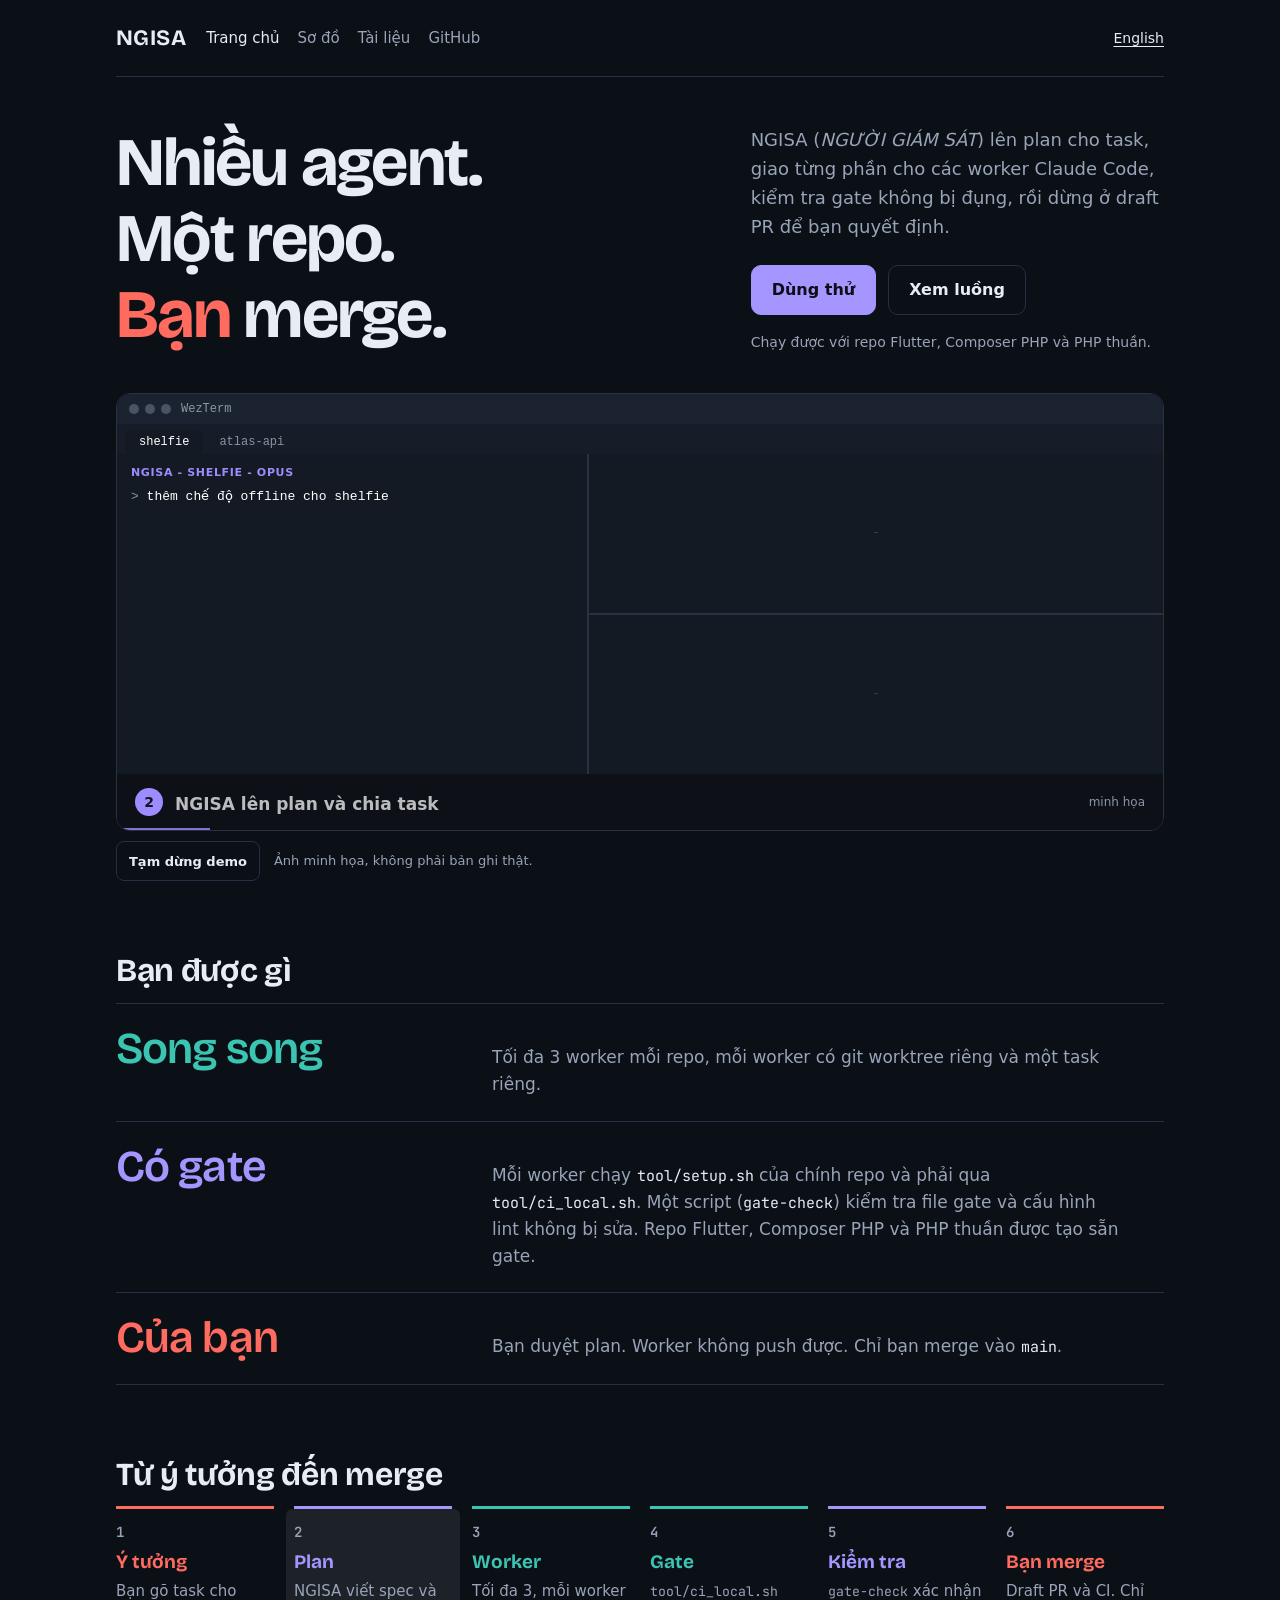
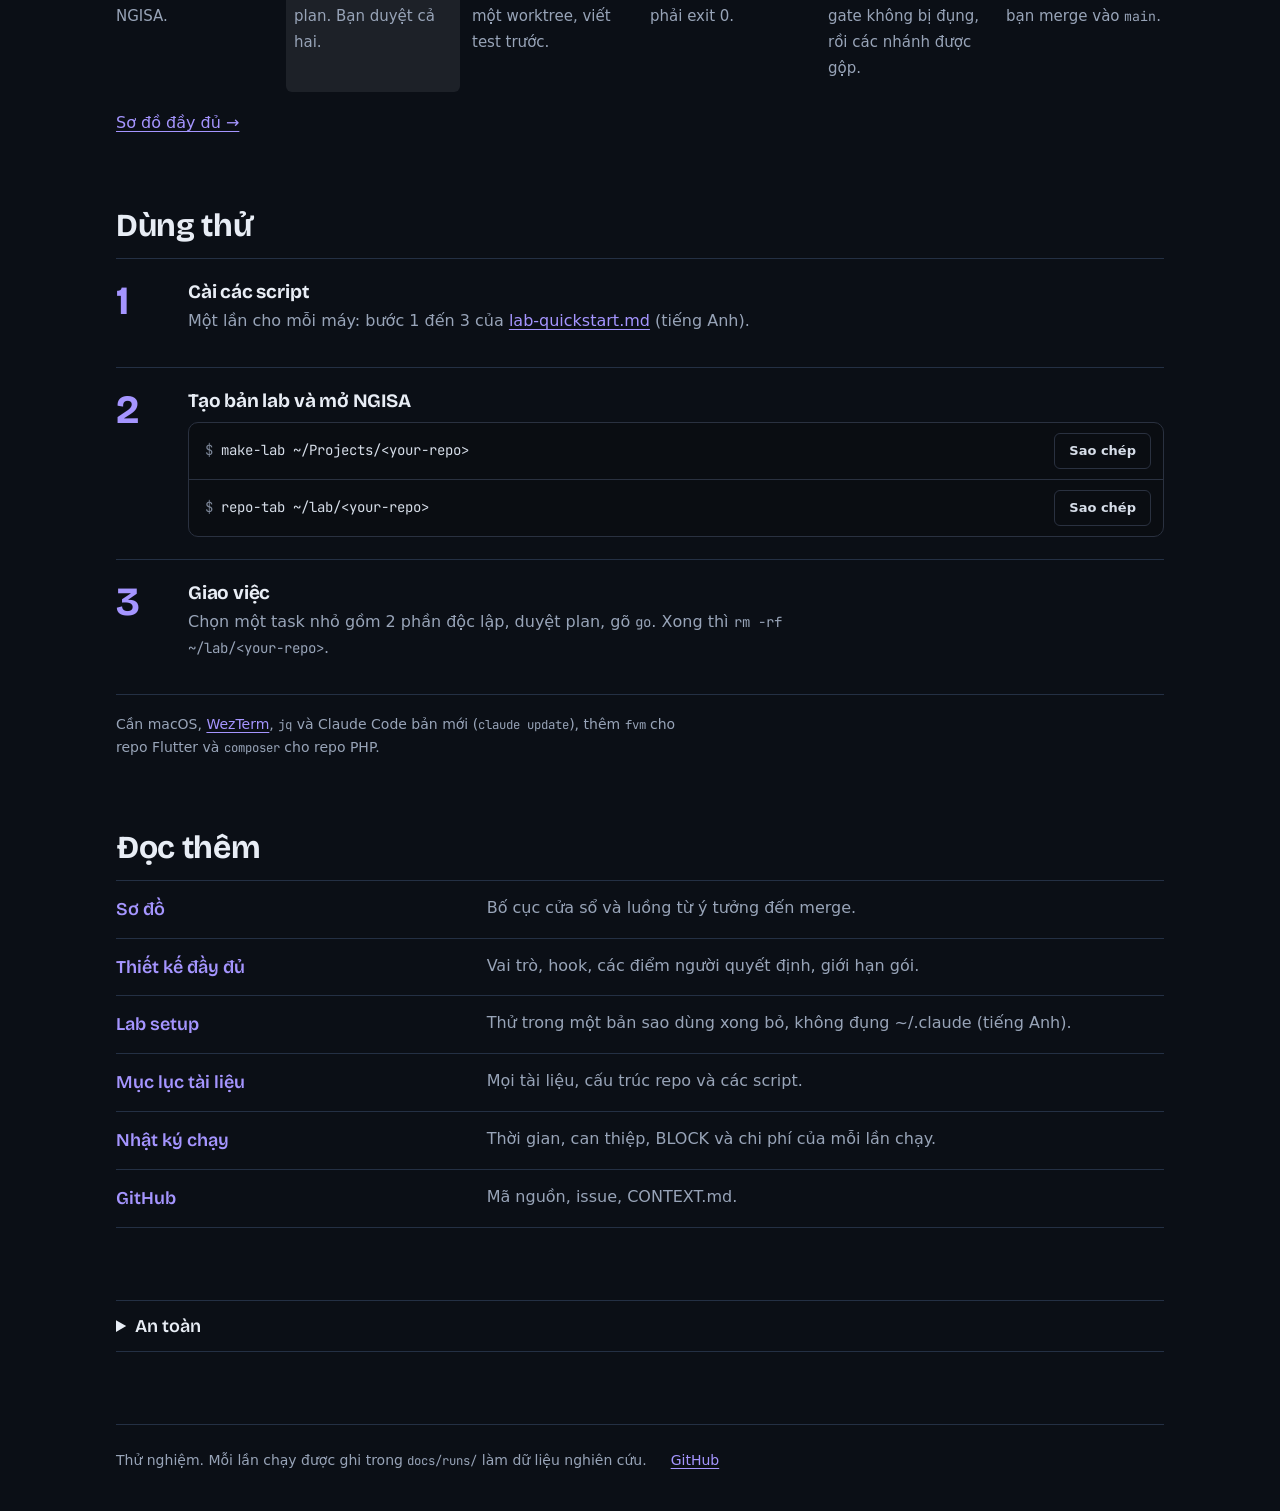
==== commit 4dcbd2c0: "docs(site): remove review step from diagrams and demo Co-Authored-By: Claude Sonnet 5.5 <noreply@ant" ====
--- a/docs/index.vi.html
+++ b/docs/index.vi.html
@@ -4,7 +4,7 @@
 <meta charset="utf-8">
 <meta name="viewport" content="width=device-width,initial-scale=1">
 <title>NGISA - nhiều agent Claude Code song song</title>
-<meta name="description" content="Chạy nhiều agent Claude Code song song trên một repo. Chúng viết code, test và review. Chỉ bạn được merge.">
+<meta name="description" content="Chạy nhiều agent Claude Code song song trên một repo. Chúng viết code và test. Bạn review và merge.">
 <link rel="preconnect" href="https://fonts.googleapis.com"><link rel="preconnect" href="https://fonts.gstatic.com" crossorigin><link rel="stylesheet" href="https://fonts.googleapis.com/css2?family=Bricolage+Grotesque:opsz,wght@12..96,600;12..96,700&family=JetBrains+Mono:wght@400;600&display=swap">
 <link rel="canonical" href="https://khoa2001.github.io/ngisa/index.vi.html"><link rel="alternate" hreflang="en" href="https://khoa2001.github.io/ngisa/index.html"><link rel="alternate" hreflang="vi" href="https://khoa2001.github.io/ngisa/index.vi.html"><link rel="alternate" hreflang="x-default" href="https://khoa2001.github.io/ngisa/index.html">
 <link rel="stylesheet" href="assets/site.css">
@@ -44,12 +44,12 @@
 .flow b{display:block;font-family:var(--display);font-size:19px}
 .flow span{color:var(--muted);font-size:15px}
 .flow li[data-o=gate] b{color:var(--gate)}.flow li[data-o=agent] b{color:var(--agent)}
-.flow li[data-o=review] b{color:var(--review)}.flow li[data-o=human] b{color:var(--human)}
+.flow li[data-o=human] b{color:var(--human)}
 @media (min-width:900px){
  .flow{grid-template-columns:repeat(6,minmax(0,1fr));gap:0 20px;border-top:0}
  .flow li{display:block;border-top:3px solid var(--line);padding-top:14px;position:relative}
  .flow li[data-o=gate]{border-top-color:var(--gate)}.flow li[data-o=agent]{border-top-color:var(--agent)}
- .flow li[data-o=review]{border-top-color:var(--review)}.flow li[data-o=human]{border-top-color:var(--human)}
+.flow li[data-o=human]{border-top-color:var(--human)}
  .flow li::before{display:block;margin-bottom:6px;padding:0}
 }
 .steps{list-style:none;margin:0;padding:0;counter-reset:s}
@@ -84,22 +84,22 @@
 <div class="hero-text">
 <h1 id="h1"><span>Nhiều agent.</span> <span>Một repo.</span> <span><b class="hy">Bạn</b> merge.</span></h1>
 <div>
-<p class="sub">NGISA (<i>NGƯỜI GIÁM SÁT</i>) lên plan cho task, giao từng phần cho các worker Claude Code, cho review mọi nhánh, rồi dừng ở draft PR để bạn quyết định.</p>
+<p class="sub">NGISA (<i>NGƯỜI GIÁM SÁT</i>) lên plan cho task, giao từng phần cho các worker Claude Code, kiểm tra gate không bị đụng, rồi dừng ở draft PR để bạn quyết định.</p>
 <div class="cta"><a class="btn primary" href="#try">Dùng thử</a><a class="btn" href="diagrams/ngisa-and-agent-wall.vi.html">Xem luồng</a></div>
 <p class="stacks">Chạy được với repo Flutter, Composer PHP và PHP thuần.</p>
 </div>
 </div>
 <div class="demo-wrap">
-<div class="demo" id="demo"><iframe id="demo-frame" src="diagrams/ngisa-demo.html?embed=1&amp;lang=vi" title="Demo NGISA: một task được lên plan, hai worker làm, reviewer duyệt, rồi chờ bạn merge" loading="eager" tabindex="-1"></iframe><noscript><img src="assets/ngisa-demo.vi.gif" alt="Demo NGISA: một task được lên plan, hai worker làm, reviewer duyệt, rồi chờ bạn merge"></noscript></div>
+<div class="demo" id="demo"><iframe id="demo-frame" src="diagrams/ngisa-demo.html?embed=1&amp;lang=vi" title="Demo NGISA: một task được lên plan, hai worker làm, được kiểm tra, rồi chờ bạn merge" loading="eager" tabindex="-1"></iframe><noscript><img src="assets/ngisa-demo.vi.gif" alt="Demo NGISA: một task được lên plan, hai worker làm, được kiểm tra, rồi chờ bạn merge"></noscript></div>
 <div class="demo-ctl"><button type="button" id="demo-toggle" data-pause="Tạm dừng demo" data-play="Chạy demo">Tạm dừng demo</button><span>Ảnh minh họa, không phải bản ghi thật.</span></div>
 </div>
 </section>
 
 <section aria-labelledby="get"><h2 id="get">Bạn được gì</h2>
-<ul class="promises"><li><b class="w1">Song song</b><span>Tối đa 3 worker mỗi repo, mỗi worker có git worktree riêng và một task riêng.</span></li><li><b class="w2">Có gate</b><span>Mỗi worker chạy <code>tool/setup.sh</code> của chính repo và phải qua <code>tool/ci_local.sh</code>. Reviewer kiểm tra file gate không bị sửa. Repo Flutter, Composer PHP và PHP thuần được tạo sẵn gate.</span></li><li><b class="w3">Của bạn</b><span>Bạn duyệt plan. Worker không push được. Chỉ bạn merge vào <code>main</code>.</span></li></ul></section>
+<ul class="promises"><li><b class="w1">Song song</b><span>Tối đa 3 worker mỗi repo, mỗi worker có git worktree riêng và một task riêng.</span></li><li><b class="w2">Có gate</b><span>Mỗi worker chạy <code>tool/setup.sh</code> của chính repo và phải qua <code>tool/ci_local.sh</code>. Một script (<code>gate-check</code>) kiểm tra file gate và cấu hình lint không bị sửa. Repo Flutter, Composer PHP và PHP thuần được tạo sẵn gate.</span></li><li><b class="w3">Của bạn</b><span>Bạn duyệt plan. Worker không push được. Chỉ bạn merge vào <code>main</code>.</span></li></ul></section>
 
 <section aria-labelledby="flow"><h2 id="flow">Từ ý tưởng đến merge</h2>
-<ol class="flow"><li data-o="human"><div><b>Ý tưởng</b><span>Bạn gõ task cho NGISA.</span></div></li><li data-o="gate"><div><b>Plan</b><span>NGISA viết spec và plan. Bạn duyệt cả hai.</span></div></li><li data-o="agent"><div><b>Worker</b><span>Tối đa 3, mỗi worker một worktree, viết test trước.</span></div></li><li data-o="agent"><div><b>Gate</b><span><code>tool/ci_local.sh</code> phải exit 0.</span></div></li><li data-o="review"><div><b>Review</b><span>APPROVE, hoặc BLOCK quay lại đúng worker đó. Tối đa 2 vòng.</span></div></li><li data-o="human"><div><b>Bạn merge</b><span>Draft PR và CI. Chỉ bạn merge vào <code>main</code>.</span></div></li></ol>
+<ol class="flow"><li data-o="human"><div><b>Ý tưởng</b><span>Bạn gõ task cho NGISA.</span></div></li><li data-o="gate"><div><b>Plan</b><span>NGISA viết spec và plan. Bạn duyệt cả hai.</span></div></li><li data-o="agent"><div><b>Worker</b><span>Tối đa 3, mỗi worker một worktree, viết test trước.</span></div></li><li data-o="agent"><div><b>Gate</b><span><code>tool/ci_local.sh</code> phải exit 0.</span></div></li><li data-o="gate"><div><b>Kiểm tra</b><span><code>gate-check</code> xác nhận gate không bị đụng, rồi các nhánh được gộp.</span></div></li><li data-o="human"><div><b>Bạn merge</b><span>Draft PR và CI. Chỉ bạn merge vào <code>main</code>.</span></div></li></ol>
 <a href="diagrams/ngisa-and-agent-wall.vi.html">Sơ đồ đầy đủ &rarr;</a></section>
 
 <section id="try" aria-labelledby="tryh"><h2 id="tryh">Dùng thử</h2>
--- a/docs/assets/site.css
+++ b/docs/assets/site.css
@@ -1,20 +1,14 @@
 /* Shared look for the NGISA pages on GitHub Pages: index and the diagram pages.
-   Dark is the base (it comes from the terminal the product lives in); light follows the system. */
+   Dark only: it comes from the terminal the product lives in. */
 :root{
   color-scheme:dark;
   --bg:#0b0f16; --surface:#121926; --lane:#0f1520; --line:#243044; --fg:#e8edf5; --muted:#98a4b8;
-  --gate:#a595ff; --agent:#3cc4b2; --review:#e7a447; --human:#ff6b5f; --ok:#4cc68a; --warn:#e7b93e;
+  --gate:#a595ff; --agent:#3cc4b2; --human:#ff6b5f; --ok:#4cc68a; --warn:#e7b93e;
   --on-gate:#0b0f16; --term:#0a0d12; --termfg:#d6dde8; --termline:#2a3140;
   --display:"Bricolage Grotesque","Segoe UI",system-ui,sans-serif;
   --body:-apple-system,BlinkMacSystemFont,"Segoe UI",Roboto,system-ui,sans-serif;
   --mono:"JetBrains Mono",ui-monospace,Menlo,Consolas,monospace;
 }
-@media (prefers-color-scheme:light){:root{
-  color-scheme:light;
-  --bg:#f5f6f9; --surface:#ffffff; --lane:#eceff5; --line:#d6dce7; --fg:#151b26; --muted:#566175;
-  --gate:#5b45d6; --agent:#0b7d70; --review:#9c5d0c; --human:#c8322a; --ok:#1f7f50; --warn:#8a6508;
-  --on-gate:#ffffff;
-}}
 *{box-sizing:border-box}
 html{scrollbar-color:var(--line) var(--bg);scroll-behavior:smooth}
 @media (prefers-reduced-motion:reduce){html{scroll-behavior:auto}}
@@ -110,7 +104,7 @@
 .fig-steps b{display:block}
 .fig-steps span{color:var(--muted);font-size:15px}
 .fig-steps li[data-o=gate] b{color:var(--gate)}.fig-steps li[data-o=agent] b{color:var(--agent)}
-.fig-steps li[data-o=review] b{color:var(--review)}.fig-steps li[data-o=human] b{color:var(--human)}
+.fig-steps li[data-o=human] b{color:var(--human)}
 svg text{font-family:var(--body);fill:var(--fg)}
 svg .h{font-family:var(--display);font-weight:700;font-size:15px;fill:var(--muted)}
 svg .t{font-size:14px;font-weight:600}
@@ -118,7 +112,7 @@
 svg .lab{font-size:12px;fill:var(--muted);font-style:italic}
 svg .lane{fill:var(--lane)}
 svg .box{fill:var(--surface);stroke-width:2}
-svg .g{stroke:var(--gate)} svg .ag{stroke:var(--agent)} svg .rv{stroke:var(--review)} svg .hu{stroke:var(--human)} svg .ci{stroke:var(--muted)}
+svg .g{stroke:var(--gate)} svg .ag{stroke:var(--agent)} svg .hu{stroke:var(--human)} svg .ci{stroke:var(--muted)}
 svg .hufill{fill:color-mix(in srgb,var(--human) 10%,var(--surface))}
 svg .arr{fill:none;stroke:var(--muted);stroke-width:1.6}
 svg .dash{stroke-dasharray:5 4}
